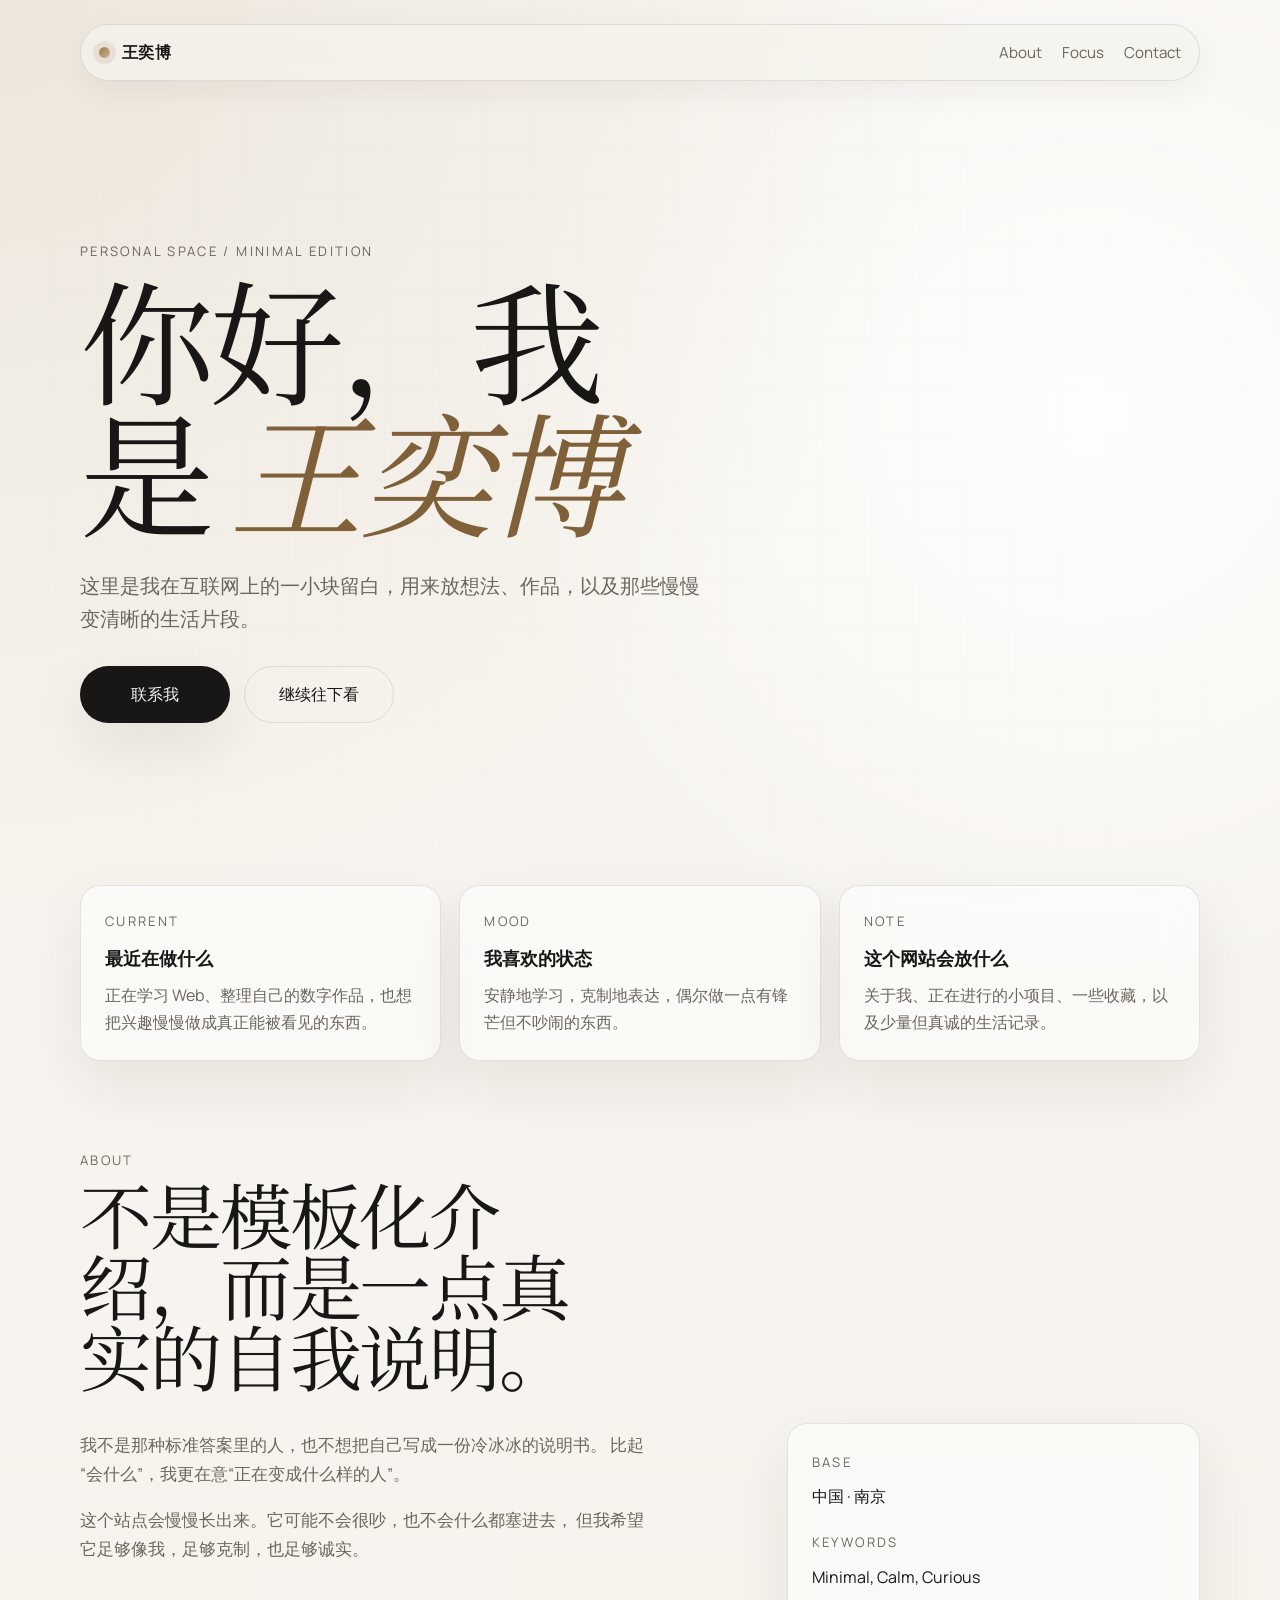
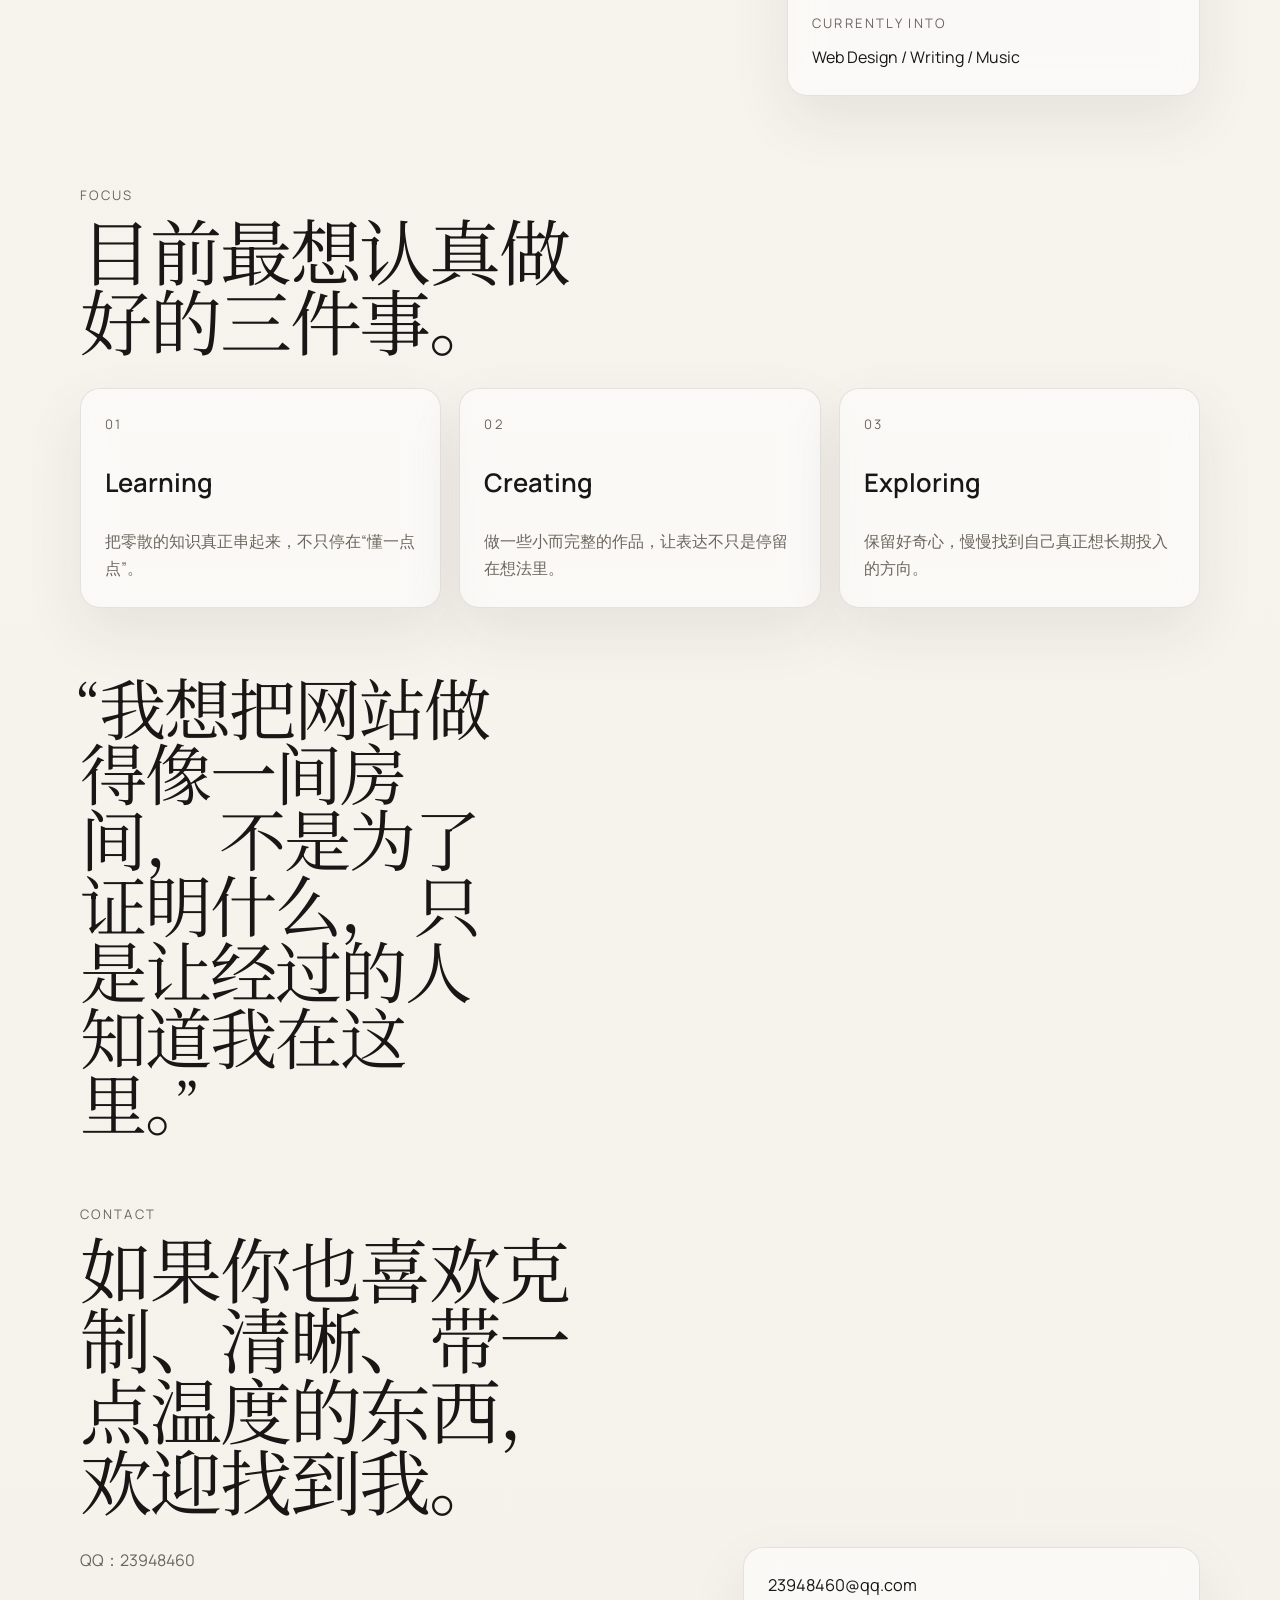
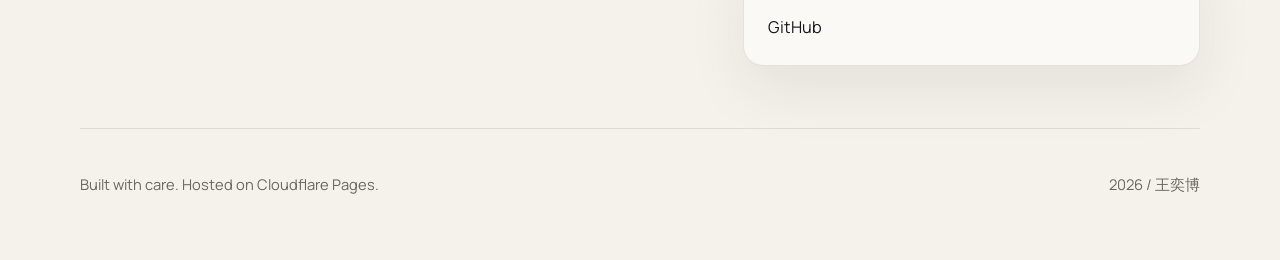
==== index.html @ 02ea3c74 "first commit" ====
<!DOCTYPE html>
<html lang="zh-CN">
<head>
  <meta charset="UTF-8">
  <meta name="viewport" content="width=device-width, initial-scale=1.0">
  <meta
    name="description"
    content="一个极简高级风格的个人网站模板，适合部署到 Cloudflare Pages。"
  >
  <title>王奕博 | Personal Space</title>
  <link rel="preconnect" href="https://fonts.googleapis.com">
  <link rel="preconnect" href="https://fonts.gstatic.com" crossorigin>
  <link
    href="https://fonts.googleapis.com/css2?family=Instrument+Serif:ital@0;1&family=Manrope:wght@400;500;600;700&family=Noto+Serif+SC:wght@400;500;600&display=swap"
    rel="stylesheet"
  >
  <link rel="stylesheet" href="style.css">
</head>
<body>
  <div class="page-shell">
    <header class="site-header">
      <a class="brand" href="#top" aria-label="返回顶部">
        <span class="brand-mark"></span>
        <span class="brand-text">王奕博</span>
      </a>
      <nav class="site-nav" aria-label="主导航">
        <a href="#about">About</a>
        <a href="#focus">Focus</a>
        <a href="#contact">Contact</a>
      </nav>
    </header>

    <main id="top">
      <section class="hero section reveal">
        <p class="eyebrow">Personal Space / Minimal Edition</p>
        <h1>
          你好，我是
          <span>王奕博</span>
        </h1>
        <p class="hero-copy">
          这里是我在互联网上的一小块留白，用来放想法、作品，以及那些慢慢变清晰的生活片段。
        </p>
        <div class="hero-actions">
          <a class="button button-primary" href="#contact">联系我</a>
          <a class="button button-secondary" href="#about">继续往下看</a>
        </div>
      </section>

      <section class="intro-grid section">
        <article class="intro-card reveal">
          <p class="card-label">Current</p>
          <h2>最近在做什么</h2>
          <p>
            正在学习 Web、整理自己的数字作品，也想把兴趣慢慢做成真正能被看见的东西。
          </p>
        </article>
        <article class="intro-card reveal">
          <p class="card-label">Mood</p>
          <h2>我喜欢的状态</h2>
          <p>
            安静地学习，克制地表达，偶尔做一点有锋芒但不吵闹的东西。
          </p>
        </article>
        <article class="intro-card reveal">
          <p class="card-label">Note</p>
          <h2>这个网站会放什么</h2>
          <p>
            关于我、正在进行的小项目、一些收藏，以及少量但真诚的生活记录。
          </p>
        </article>
      </section>

      <section class="about section reveal" id="about">
        <div class="section-heading">
          <p class="eyebrow">About</p>
          <h2>不是模板化介绍，而是一点真实的自我说明。</h2>
        </div>
        <div class="about-layout">
          <div class="about-copy">
            <p>
              我不是那种标准答案里的人，也不想把自己写成一份冷冰冰的说明书。
              比起“会什么”，我更在意“正在变成什么样的人”。
            </p>
            <p>
              这个站点会慢慢长出来。它可能不会很吵，也不会什么都塞进去，
              但我希望它足够像我，足够克制，也足够诚实。
            </p>
          </div>
          <aside class="about-panel">
            <div>
              <span class="panel-label">Base</span>
              <p>中国 · 南京</p>
            </div>
            <div>
              <span class="panel-label">Keywords</span>
              <p>Minimal, Calm, Curious</p>
            </div>
            <div>
              <span class="panel-label">Currently Into</span>
              <p>Web Design / Writing / Music</p>
            </div>
          </aside>
        </div>
      </section>

      <section class="focus section" id="focus">
        <div class="section-heading reveal">
          <p class="eyebrow">Focus</p>
          <h2>目前最想认真做好的三件事。</h2>
        </div>
        <div class="focus-grid">
          <article class="focus-card reveal">
            <p class="focus-index">01</p>
            <h3>Learning</h3>
            <p>把零散的知识真正串起来，不只停在“懂一点点”。</p>
          </article>
          <article class="focus-card reveal">
            <p class="focus-index">02</p>
            <h3>Creating</h3>
            <p>做一些小而完整的作品，让表达不只是停留在想法里。</p>
          </article>
          <article class="focus-card reveal">
            <p class="focus-index">03</p>
            <h3>Exploring</h3>
            <p>保留好奇心，慢慢找到自己真正想长期投入的方向。</p>
          </article>
        </div>
      </section>

      <section class="quote-block section reveal" aria-label="个人短句">
        <p>
          “我想把网站做得像一间房间，
          不是为了证明什么，
          只是让经过的人知道我在这里。”
        </p>
      </section>

      <section class="contact section reveal" id="contact">
        <div class="section-heading">
          <p class="eyebrow">Contact</p>
          <h2>如果你也喜欢克制、清晰、带一点温度的东西，欢迎找到我。</h2>
        </div>
        <div class="contact-layout">
          <div class="contact-copy">
            <p>
              QQ：23948460
            </p>
          </div>
          <div class="contact-links">
            <a href="23948460@qq.com">23948460@qq.com</a>
            <a href="https://github.com/polosnow" target="_blank" rel="noreferrer">GitHub</a>
          </div>
        </div>
      </section>
    </main>

    <footer class="site-footer">
      <p>Built with care. Hosted on Cloudflare Pages.</p>
      <p><span id="year"></span> / 王奕博</p>
    </footer>
  </div>

  <script src="script.js"></script>
</body>
</html>
---- style.css ----
:root {
  --bg: #f5f2ec;
  --bg-soft: rgba(255, 255, 255, 0.38);
  --surface: rgba(255, 255, 255, 0.52);
  --surface-strong: rgba(255, 255, 255, 0.72);
  --text: #181716;
  --muted: #6c665d;
  --line: rgba(24, 23, 22, 0.1);
  --accent: #99764a;
  --accent-deep: #7f6038;
  --shadow: 0 24px 60px rgba(35, 28, 18, 0.08);
  --max-width: 1120px;
  --radius-lg: 28px;
  --radius-md: 20px;
  --radius-sm: 14px;
  --transition: 240ms ease;
}

* {
  box-sizing: border-box;
}

html {
  scroll-behavior: smooth;
}

body {
  margin: 0;
  min-height: 100vh;
  font-family: "Manrope", "PingFang SC", "Microsoft YaHei", sans-serif;
  color: var(--text);
  background:
    radial-gradient(circle at top left, rgba(157, 124, 78, 0.12), transparent 26%),
    radial-gradient(circle at 85% 12%, rgba(255, 255, 255, 0.85), transparent 18%),
    linear-gradient(180deg, #f8f5f0 0%, var(--bg) 100%);
  line-height: 1.7;
}

body::before {
  content: "";
  position: fixed;
  inset: 0;
  background-image:
    linear-gradient(rgba(24, 23, 22, 0.02) 1px, transparent 1px),
    linear-gradient(90deg, rgba(24, 23, 22, 0.02) 1px, transparent 1px);
  background-size: 48px 48px;
  mask-image: radial-gradient(circle at center, black 38%, transparent 100%);
  pointer-events: none;
  opacity: 0.5;
}

a {
  color: inherit;
  text-decoration: none;
}

button,
a {
  -webkit-tap-highlight-color: transparent;
}

.page-shell {
  width: min(calc(100% - 40px), var(--max-width));
  margin: 0 auto;
  padding: 24px 0 48px;
  position: relative;
}

.site-header {
  position: sticky;
  top: 18px;
  z-index: 10;
  display: flex;
  align-items: center;
  justify-content: space-between;
  gap: 16px;
  margin-bottom: 40px;
  padding: 14px 18px;
  border: 1px solid var(--line);
  border-radius: 999px;
  background: rgba(245, 242, 236, 0.76);
  backdrop-filter: blur(18px);
  box-shadow: 0 10px 32px rgba(35, 28, 18, 0.05);
}

.brand {
  display: inline-flex;
  align-items: center;
  gap: 12px;
  font-weight: 700;
  letter-spacing: 0.02em;
}

.brand-mark {
  width: 11px;
  height: 11px;
  border-radius: 999px;
  background: linear-gradient(135deg, var(--accent), #cfb690);
  box-shadow: 0 0 0 6px rgba(153, 118, 74, 0.12);
}

.site-nav {
  display: inline-flex;
  align-items: center;
  gap: 20px;
}

.site-nav a {
  position: relative;
  color: var(--muted);
  font-size: 0.95rem;
}

.site-nav a::after {
  content: "";
  position: absolute;
  left: 0;
  bottom: -6px;
  width: 100%;
  height: 1px;
  background: var(--text);
  transform: scaleX(0);
  transform-origin: left;
  transition: transform var(--transition);
}

.site-nav a:hover::after,
.site-nav a:focus-visible::after {
  transform: scaleX(1);
}

.section {
  padding: 44px 0;
}

.hero {
  min-height: calc(100vh - 180px);
  display: flex;
  flex-direction: column;
  justify-content: center;
  gap: 22px;
}

.eyebrow,
.card-label,
.panel-label,
.focus-index {
  margin: 0;
  color: var(--muted);
  font-size: 0.82rem;
  letter-spacing: 0.18em;
  text-transform: uppercase;
}

.hero h1,
.section-heading h2,
.quote-block p {
  margin: 0;
  font-family: "Instrument Serif", "Noto Serif SC", serif;
  font-weight: 400;
  letter-spacing: -0.03em;
  line-height: 0.98;
}

.hero h1 {
  max-width: 10ch;
  font-size: clamp(4rem, 12vw, 8.4rem);
}

.hero h1 span {
  display: inline-block;
  color: var(--accent-deep);
  font-style: italic;
}

.hero-copy {
  width: min(100%, 620px);
  margin: 0;
  color: var(--muted);
  font-size: clamp(1.02rem, 2.6vw, 1.22rem);
}

.hero-actions {
  display: flex;
  flex-wrap: wrap;
  gap: 14px;
  padding-top: 8px;
}

.button {
  display: inline-flex;
  align-items: center;
  justify-content: center;
  min-width: 150px;
  padding: 14px 22px;
  border-radius: 999px;
  border: 1px solid var(--line);
  transition:
    transform var(--transition),
    border-color var(--transition),
    background-color var(--transition),
    color var(--transition),
    box-shadow var(--transition);
}

.button:hover,
.button:focus-visible {
  transform: translateY(-2px);
}

.button-primary {
  background: var(--text);
  color: #f8f5f0;
  box-shadow: var(--shadow);
}

.button-primary:hover,
.button-primary:focus-visible {
  background: #22201d;
}

.button-secondary {
  background: transparent;
  color: var(--text);
}

.button-secondary:hover,
.button-secondary:focus-visible {
  background: rgba(255, 255, 255, 0.4);
}

.intro-grid,
.focus-grid,
.contact-layout,
.about-layout {
  display: grid;
  gap: 18px;
}

.intro-grid {
  grid-template-columns: repeat(3, minmax(0, 1fr));
}

.intro-card,
.focus-card,
.about-panel,
.contact-links {
  padding: 24px;
  border: 1px solid var(--line);
  border-radius: var(--radius-md);
  background: var(--surface);
  backdrop-filter: blur(16px);
  box-shadow: var(--shadow);
}

.intro-card h2,
.focus-card h3 {
  margin: 10px 0 8px;
  font-size: 1.15rem;
}

.intro-card p:last-child,
.focus-card p:last-child,
.about-copy p,
.contact-copy p {
  margin: 0;
  color: var(--muted);
}

.section-heading {
  display: flex;
  flex-direction: column;
  gap: 14px;
  margin-bottom: 26px;
}

.section-heading h2 {
  max-width: 15ch;
  font-size: clamp(2.4rem, 6vw, 4.5rem);
}

.about-layout {
  grid-template-columns: minmax(0, 1.5fr) minmax(280px, 0.9fr);
  align-items: start;
}

.about-copy {
  display: grid;
  gap: 18px;
  padding: 8px 0;
}

.about-copy p {
  max-width: 58ch;
  font-size: 1.05rem;
}

.about-panel {
  display: grid;
  gap: 18px;
}

.about-panel p {
  margin: 8px 0 0;
}

.focus-grid {
  grid-template-columns: repeat(3, minmax(0, 1fr));
}

.focus-card {
  min-height: 220px;
  display: flex;
  flex-direction: column;
  justify-content: space-between;
  transition:
    transform var(--transition),
    border-color var(--transition),
    background-color var(--transition);
}

.focus-card:hover,
.focus-card:focus-within {
  transform: translateY(-4px);
  border-color: rgba(127, 96, 56, 0.24);
  background: var(--surface-strong);
}

.focus-card h3 {
  font-size: 1.6rem;
  font-weight: 600;
}

.quote-block {
  padding: 28px 0 18px;
}

.quote-block p {
  max-width: 14ch;
  font-size: clamp(2.2rem, 6vw, 4.2rem);
}

.contact-layout {
  grid-template-columns: minmax(0, 1.2fr) minmax(280px, 0.85fr);
  align-items: start;
}

.contact-links {
  display: grid;
  gap: 14px;
}

.contact-links a {
  position: relative;
  width: fit-content;
  font-size: 1.02rem;
}

.contact-links a::after {
  content: "";
  position: absolute;
  left: 0;
  bottom: -4px;
  width: 100%;
  height: 1px;
  background: currentColor;
  transform: scaleX(0);
  transform-origin: left;
  transition: transform var(--transition);
}

.contact-links a:hover::after,
.contact-links a:focus-visible::after {
  transform: scaleX(1);
}

.site-footer {
  display: flex;
  align-items: center;
  justify-content: space-between;
  gap: 12px;
  padding-top: 28px;
  margin-top: 18px;
  border-top: 1px solid var(--line);
  color: var(--muted);
  font-size: 0.92rem;
}

.reveal {
  opacity: 0;
  transform: translateY(20px);
  transition:
    opacity 700ms ease,
    transform 700ms ease;
}

.reveal.is-visible {
  opacity: 1;
  transform: translateY(0);
}

@media (max-width: 980px) {
  .intro-grid,
  .focus-grid,
  .about-layout,
  .contact-layout {
    grid-template-columns: 1fr;
  }

  .hero {
    min-height: auto;
    padding: 64px 0 24px;
  }

  .section-heading h2,
  .quote-block p {
    max-width: none;
  }
}

@media (max-width: 720px) {
  .page-shell {
    width: min(calc(100% - 28px), var(--max-width));
    padding-top: 16px;
  }

  .site-header,
  .site-footer {
    border-radius: 22px;
  }

  .site-header,
  .site-footer {
    flex-direction: column;
    align-items: flex-start;
  }

  .site-nav {
    flex-wrap: wrap;
    gap: 14px;
  }

  .hero h1 {
    font-size: clamp(3.4rem, 20vw, 5.4rem);
  }

  .button {
    width: 100%;
  }

  .intro-card,
  .focus-card,
  .about-panel,
  .contact-links {
    padding: 20px;
  }
}

@media (prefers-reduced-motion: reduce) {
  html {
    scroll-behavior: auto;
  }

  *,
  *::before,
  *::after {
    animation: none !important;
    transition: none !important;
  }

  .reveal {
    opacity: 1;
    transform: none;
  }
}
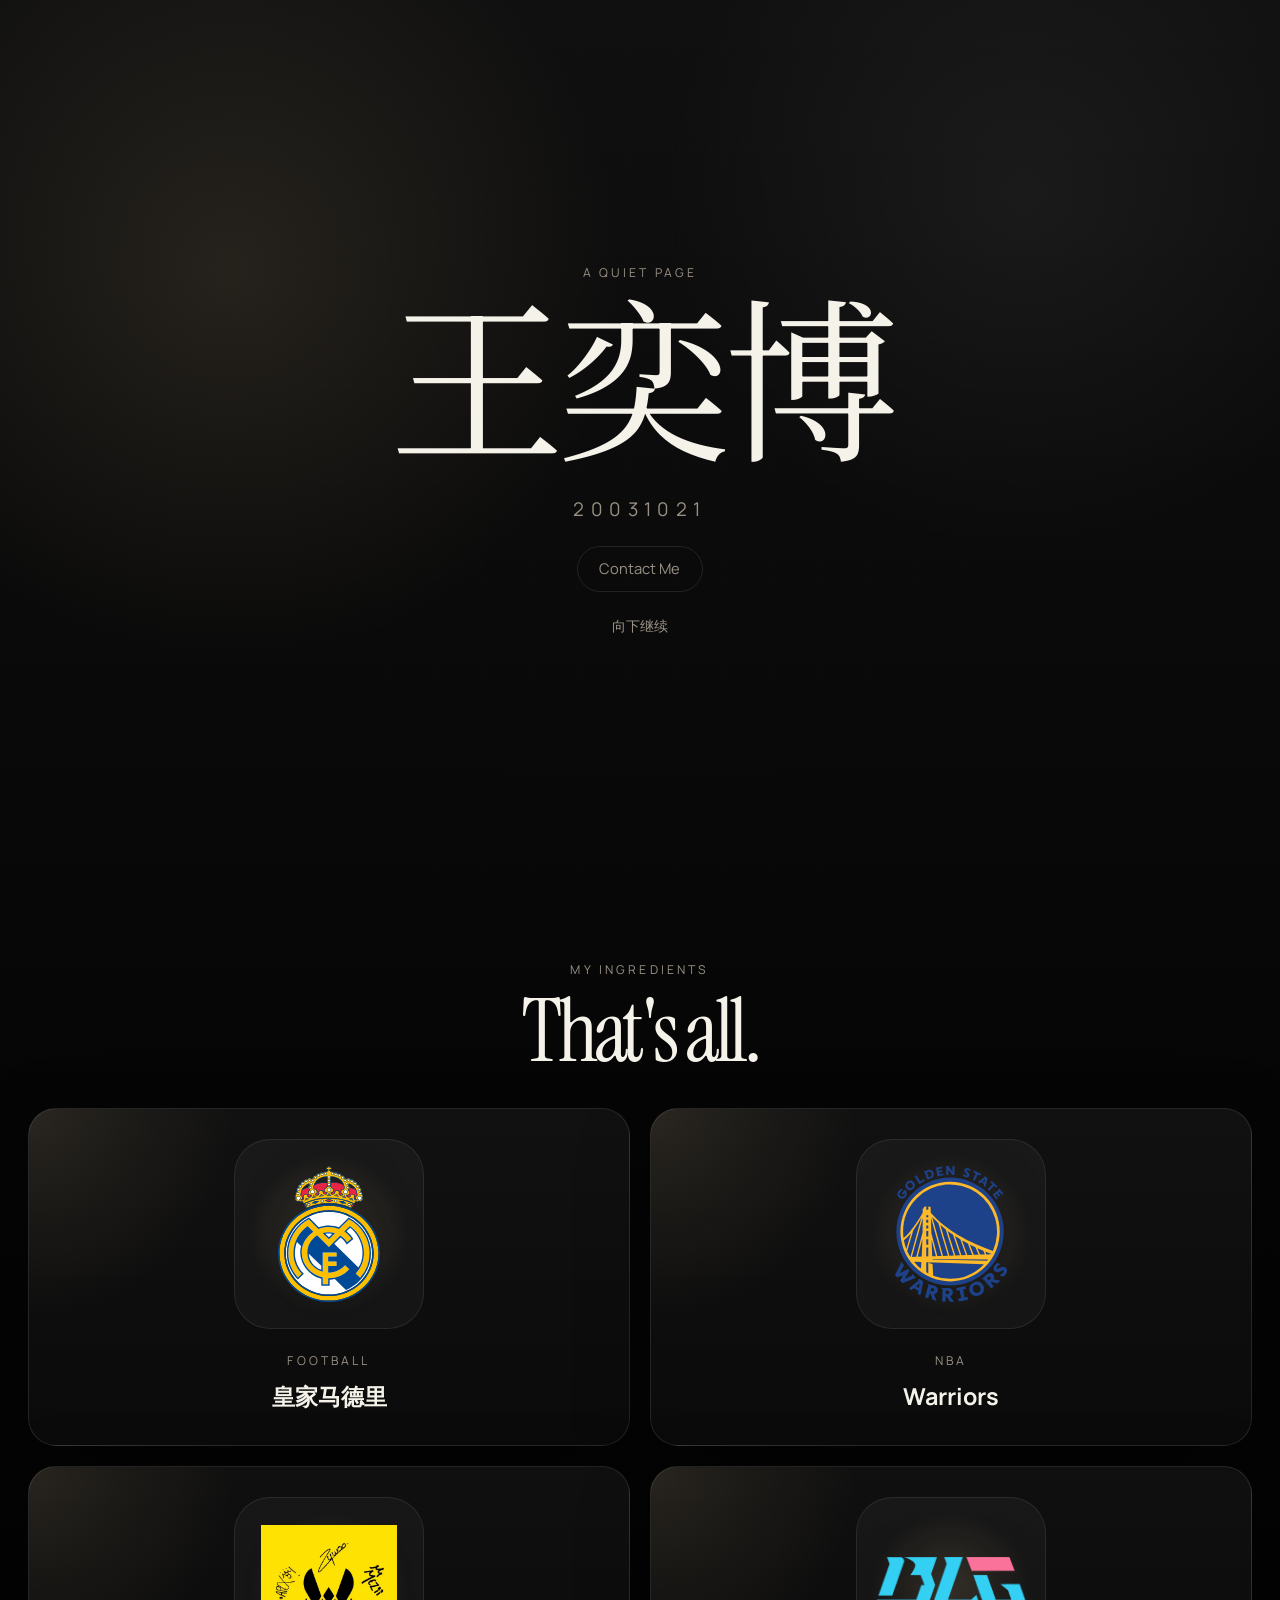
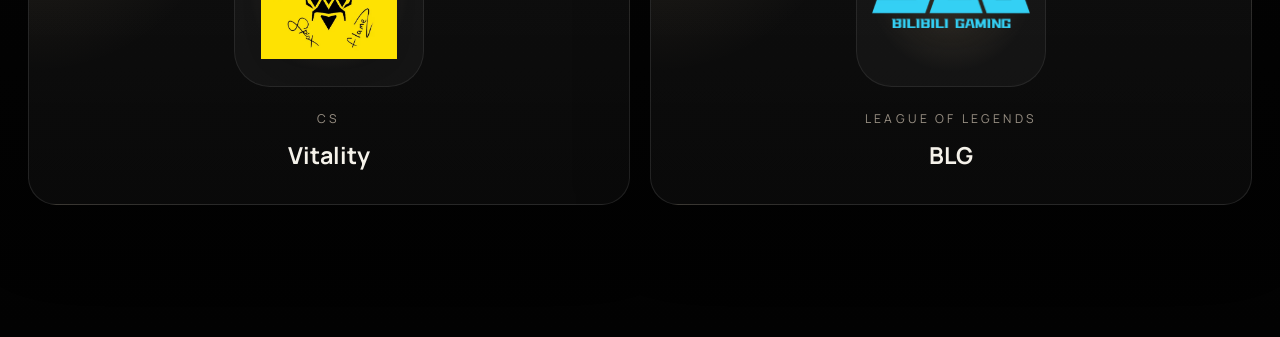
==== commit 36b0f6ee: "Simplify contact page" ====
--- a/index.html
+++ b/index.html
@@ -5,9 +5,9 @@
   <meta name="viewport" content="width=device-width, initial-scale=1.0">
   <meta
     name="description"
-    content="一个极简高级风格的个人网站模板，适合部署到 Cloudflare Pages。"
+    content="王奕博的个人网站，一个更克制的暗色极简页面。"
   >
-  <title>王奕博 | Personal Space</title>
+  <title>王奕博</title>
   <link rel="preconnect" href="https://fonts.googleapis.com">
   <link rel="preconnect" href="https://fonts.gstatic.com" crossorigin>
   <link
@@ -16,148 +16,86 @@
   >
   <link rel="stylesheet" href="style.css">
 </head>
-<body>
-  <div class="page-shell">
-    <header class="site-header">
-      <a class="brand" href="#top" aria-label="返回顶部">
-        <span class="brand-mark"></span>
-        <span class="brand-text">王奕博</span>
-      </a>
-      <nav class="site-nav" aria-label="主导航">
-        <a href="#about">About</a>
-        <a href="#focus">Focus</a>
-        <a href="#contact">Contact</a>
-      </nav>
-    </header>
-
+<body class="page-home">
+  <div class="page-shell page-shell-home">
     <main id="top">
-      <section class="hero section reveal">
-        <p class="eyebrow">Personal Space / Minimal Edition</p>
-        <h1>
-          你好，我是
-          <span>王奕博</span>
-        </h1>
-        <p class="hero-copy">
-          这里是我在互联网上的一小块留白，用来放想法、作品，以及那些慢慢变清晰的生活片段。
-        </p>
-        <div class="hero-actions">
-          <a class="button button-primary" href="#contact">联系我</a>
-          <a class="button button-secondary" href="#about">继续往下看</a>
-        </div>
+      <section class="hero-minimal reveal">
+        <p class="hero-kicker">a quiet page</p>
+        <h1>王奕博</h1>
+        <p class="hero-birthday">20031021</p>
+        <a class="button button-quiet" href="contact.html">Contact Me</a>
+        <a class="scroll-cue" href="#teams">向下继续</a>
       </section>
 
-      <section class="intro-grid section">
-        <article class="intro-card reveal">
-          <p class="card-label">Current</p>
-          <h2>最近在做什么</h2>
-          <p>
-            正在学习 Web、整理自己的数字作品，也想把兴趣慢慢做成真正能被看见的东西。
-          </p>
-        </article>
-        <article class="intro-card reveal">
-          <p class="card-label">Mood</p>
-          <h2>我喜欢的状态</h2>
-          <p>
-            安静地学习，克制地表达，偶尔做一点有锋芒但不吵闹的东西。
-          </p>
-        </article>
-        <article class="intro-card reveal">
-          <p class="card-label">Note</p>
-          <h2>这个网站会放什么</h2>
-          <p>
-            关于我、正在进行的小项目、一些收藏，以及少量但真诚的生活记录。
-          </p>
-        </article>
-      </section>
+      <section class="teams-minimal reveal" id="teams">
+        <div class="section-heading section-heading-minimal">
+          <p class="eyebrow">My Ingredients</p>
+          <h2>That's all.</h2>
+        </div>
 
-      <section class="about section reveal" id="about">
-        <div class="section-heading">
-          <p class="eyebrow">About</p>
-          <h2>不是模板化介绍，而是一点真实的自我说明。</h2>
-        </div>
-        <div class="about-layout">
-          <div class="about-copy">
-            <p>
-              我不是那种标准答案里的人，也不想把自己写成一份冷冰冰的说明书。
-              比起“会什么”，我更在意“正在变成什么样的人”。
-            </p>
-            <p>
-              这个站点会慢慢长出来。它可能不会很吵，也不会什么都塞进去，
-              但我希望它足够像我，足够克制，也足够诚实。
-            </p>
-          </div>
-          <aside class="about-panel">
-            <div>
-              <span class="panel-label">Base</span>
-              <p>中国 · 南京</p>
+        <div class="teams-grid teams-grid-large">
+          <article class="team-card team-card-minimal reveal">
+            <div class="team-logo-wrap team-logo-wrap-large">
+              <img
+                class="team-logo team-logo-large"
+                src="assets/logos/real-madrid.svg"
+                alt="皇家马德里俱乐部 logo"
+                loading="lazy"
+              >
             </div>
-            <div>
-              <span class="panel-label">Keywords</span>
-              <p>Minimal, Calm, Curious</p>
+            <div class="team-copy team-copy-minimal">
+              <p class="card-label">Football</p>
+              <h3>皇家马德里</h3>
             </div>
-            <div>
-              <span class="panel-label">Currently Into</span>
-              <p>Web Design / Writing / Music</p>
+          </article>
+
+          <article class="team-card team-card-minimal reveal">
+            <div class="team-logo-wrap team-logo-wrap-large">
+              <img
+                class="team-logo team-logo-wide team-logo-large"
+                src="assets/logos/warriors.svg"
+                alt="勇士队 logo"
+                loading="lazy"
+              >
             </div>
-          </aside>
-        </div>
-      </section>
+            <div class="team-copy team-copy-minimal">
+              <p class="card-label">NBA</p>
+              <h3>Warriors</h3>
+            </div>
+          </article>
 
-      <section class="focus section" id="focus">
-        <div class="section-heading reveal">
-          <p class="eyebrow">Focus</p>
-          <h2>目前最想认真做好的三件事。</h2>
-        </div>
-        <div class="focus-grid">
-          <article class="focus-card reveal">
-            <p class="focus-index">01</p>
-            <h3>Learning</h3>
-            <p>把零散的知识真正串起来，不只停在“懂一点点”。</p>
+          <article class="team-card team-card-minimal reveal">
+            <div class="team-logo-wrap team-logo-wrap-large">
+              <img
+                class="team-logo team-logo-large"
+                src="assets/logos/vatality.png"
+                alt="Team Vitality logo"
+                loading="lazy"
+              >
+            </div>
+            <div class="team-copy team-copy-minimal">
+              <p class="card-label">CS</p>
+              <h3>Vitality</h3>
+            </div>
           </article>
-          <article class="focus-card reveal">
-            <p class="focus-index">02</p>
-            <h3>Creating</h3>
-            <p>做一些小而完整的作品，让表达不只是停留在想法里。</p>
-          </article>
-          <article class="focus-card reveal">
-            <p class="focus-index">03</p>
-            <h3>Exploring</h3>
-            <p>保留好奇心，慢慢找到自己真正想长期投入的方向。</p>
+
+          <article class="team-card team-card-minimal reveal">
+            <div class="team-logo-wrap team-logo-wrap-large">
+              <img
+                class="team-logo team-logo-wide team-logo-large"
+                src="assets/logos/blg.png"
+                alt="BLG logo"
+                loading="lazy"
+              >
+            </div>
+            <div class="team-copy team-copy-minimal">
+              <p class="card-label">League of Legends</p>
+              <h3>BLG</h3>
+            </div>
           </article>
         </div>
       </section>
-
-      <section class="quote-block section reveal" aria-label="个人短句">
-        <p>
-          “我想把网站做得像一间房间，
-          不是为了证明什么，
-          只是让经过的人知道我在这里。”
-        </p>
-      </section>
-
-      <section class="contact section reveal" id="contact">
-        <div class="section-heading">
-          <p class="eyebrow">Contact</p>
-          <h2>如果你也喜欢克制、清晰、带一点温度的东西，欢迎找到我。</h2>
-        </div>
-        <div class="contact-layout">
-          <div class="contact-copy">
-            <p>
-              QQ：23948460
-            </p>
-          </div>
-          <div class="contact-links">
-            <a href="23948460@qq.com">23948460@qq.com</a>
-            <a href="https://github.com/polosnow" target="_blank" rel="noreferrer">GitHub</a>
-          </div>
-        </div>
-      </section>
     </main>
-
-    <footer class="site-footer">
-      <p>Built with care. Hosted on Cloudflare Pages.</p>
-      <p><span id="year"></span> / 王奕博</p>
-    </footer>
   </div>
 
   <script src="script.js"></script>
--- a/style.css
+++ b/style.css
@@ -1,18 +1,16 @@
 :root {
-  --bg: #f5f2ec;
-  --bg-soft: rgba(255, 255, 255, 0.38);
-  --surface: rgba(255, 255, 255, 0.52);
-  --surface-strong: rgba(255, 255, 255, 0.72);
-  --text: #181716;
-  --muted: #6c665d;
-  --line: rgba(24, 23, 22, 0.1);
-  --accent: #99764a;
-  --accent-deep: #7f6038;
-  --shadow: 0 24px 60px rgba(35, 28, 18, 0.08);
-  --max-width: 1120px;
-  --radius-lg: 28px;
-  --radius-md: 20px;
-  --radius-sm: 14px;
+  --bg: #050505;
+  --surface: rgba(255, 255, 255, 0.04);
+  --surface-strong: rgba(255, 255, 255, 0.06);
+  --text: #f5f2ea;
+  --muted: #9a9185;
+  --line: rgba(255, 255, 255, 0.1);
+  --accent: #d6b98a;
+  --accent-strong: #ebd4ad;
+  --shadow: 0 24px 70px rgba(0, 0, 0, 0.34);
+  --max-width: 1160px;
+  --radius-lg: 36px;
+  --radius-md: 28px;
   --transition: 240ms ease;
 }
 
@@ -30,10 +28,10 @@
   font-family: "Manrope", "PingFang SC", "Microsoft YaHei", sans-serif;
   color: var(--text);
   background:
-    radial-gradient(circle at top left, rgba(157, 124, 78, 0.12), transparent 26%),
-    radial-gradient(circle at 85% 12%, rgba(255, 255, 255, 0.85), transparent 18%),
-    linear-gradient(180deg, #f8f5f0 0%, var(--bg) 100%);
-  line-height: 1.7;
+    radial-gradient(circle at 18% 14%, rgba(214, 185, 138, 0.12), transparent 20%),
+    radial-gradient(circle at 80% 10%, rgba(255, 255, 255, 0.05), transparent 18%),
+    linear-gradient(180deg, #101010 0%, var(--bg) 58%, #020202 100%);
+  line-height: 1.6;
 }
 
 body::before {
@@ -41,12 +39,12 @@
   position: fixed;
   inset: 0;
   background-image:
-    linear-gradient(rgba(24, 23, 22, 0.02) 1px, transparent 1px),
-    linear-gradient(90deg, rgba(24, 23, 22, 0.02) 1px, transparent 1px);
+    linear-gradient(rgba(255, 255, 255, 0.02) 1px, transparent 1px),
+    linear-gradient(90deg, rgba(255, 255, 255, 0.02) 1px, transparent 1px);
   background-size: 48px 48px;
   mask-image: radial-gradient(circle at center, black 38%, transparent 100%);
+  opacity: 0.45;
   pointer-events: none;
-  opacity: 0.5;
 }
 
 a {
@@ -60,10 +58,237 @@
 }
 
 .page-shell {
+  position: relative;
   width: min(calc(100% - 40px), var(--max-width));
   margin: 0 auto;
-  padding: 24px 0 48px;
-  position: relative;
+  padding: 24px 0 52px;
+}
+
+.page-shell-home {
+  width: min(calc(100% - 56px), 1280px);
+  padding-top: 0;
+}
+
+.hero-minimal,
+.contact-direct {
+  min-height: 100vh;
+  display: grid;
+  place-content: center;
+  justify-items: center;
+  text-align: center;
+}
+
+.hero-minimal {
+  gap: 22px;
+}
+
+.hero-kicker,
+.hero-birthday,
+.eyebrow,
+.card-label {
+  margin: 0;
+  color: var(--muted);
+}
+
+.hero-kicker,
+.eyebrow,
+.card-label {
+  font-size: 0.76rem;
+  letter-spacing: 0.26em;
+  text-transform: uppercase;
+}
+
+.hero-birthday {
+  font-size: 1.18rem;
+  letter-spacing: 0.34em;
+}
+
+.hero-minimal h1,
+.section-heading h2,
+.contact-hero h1 {
+  margin: 0;
+  font-family: "Instrument Serif", "Noto Serif SC", serif;
+  font-weight: 400;
+  letter-spacing: -0.05em;
+  line-height: 0.95;
+}
+
+.hero-minimal h1 {
+  font-size: clamp(4.8rem, 16vw, 11rem);
+}
+
+.button {
+  display: inline-flex;
+  align-items: center;
+  justify-content: center;
+  min-width: 148px;
+  padding: 13px 22px;
+  border-radius: 999px;
+  border: 1px solid var(--line);
+  transition:
+    transform var(--transition),
+    background-color var(--transition),
+    border-color var(--transition),
+    color var(--transition),
+    box-shadow var(--transition);
+}
+
+.button:hover,
+.button:focus-visible {
+  transform: translateY(-2px);
+}
+
+.button-primary {
+  color: #0d0d0d;
+  background: var(--accent);
+  border-color: rgba(214, 185, 138, 0.36);
+  box-shadow: var(--shadow);
+}
+
+.button-primary:hover,
+.button-primary:focus-visible {
+  background: var(--accent-strong);
+}
+
+.button-secondary {
+  background: transparent;
+  color: var(--text);
+}
+
+.button-secondary:hover,
+.button-secondary:focus-visible,
+.button-quiet:hover,
+.button-quiet:focus-visible {
+  background: rgba(255, 255, 255, 0.05);
+}
+
+.button-quiet {
+  min-width: 126px;
+  padding: 10px 18px;
+  color: var(--muted);
+  background: transparent;
+  font-size: 0.92rem;
+}
+
+.scroll-cue {
+  color: var(--muted);
+  font-size: 0.9rem;
+  transition: color var(--transition), transform var(--transition);
+}
+
+.scroll-cue:hover,
+.scroll-cue:focus-visible {
+  color: var(--accent);
+  transform: translateY(2px);
+}
+
+.section-heading {
+  display: grid;
+  gap: 12px;
+}
+
+.section-heading h2 {
+  font-size: clamp(2.6rem, 7vw, 5.4rem);
+}
+
+.section-heading-minimal {
+  justify-items: center;
+  text-align: center;
+  margin-bottom: 34px;
+}
+
+.teams-minimal {
+  min-height: 100vh;
+  display: grid;
+  align-content: center;
+  padding: 60px 0 80px;
+}
+
+.teams-grid {
+  display: grid;
+  gap: 20px;
+}
+
+.teams-grid-large {
+  grid-template-columns: repeat(2, minmax(0, 1fr));
+}
+
+.team-card,
+.contact-card {
+  border: 1px solid var(--line);
+  border-radius: var(--radius-md);
+  background:
+    radial-gradient(circle at top left, rgba(214, 185, 138, 0.12), transparent 30%),
+    linear-gradient(180deg, rgba(255, 255, 255, 0.05), rgba(255, 255, 255, 0.03));
+  box-shadow: var(--shadow);
+}
+
+.team-card {
+  min-height: 320px;
+  display: grid;
+  align-content: center;
+  justify-items: center;
+  gap: 22px;
+  padding: 30px 24px;
+  text-align: center;
+  transition:
+    transform var(--transition),
+    border-color var(--transition),
+    background-color var(--transition);
+}
+
+.team-card:hover,
+.team-card:focus-within {
+  transform: translateY(-4px);
+  border-color: rgba(214, 185, 138, 0.28);
+  background:
+    radial-gradient(circle at top left, rgba(214, 185, 138, 0.18), transparent 32%),
+    linear-gradient(180deg, rgba(255, 255, 255, 0.07), rgba(255, 255, 255, 0.04));
+}
+
+.team-logo-wrap {
+  display: grid;
+  place-items: center;
+  overflow: hidden;
+  border-radius: var(--radius-lg);
+  background:
+    radial-gradient(circle at center, rgba(214, 185, 138, 0.18), transparent 60%),
+    rgba(255, 255, 255, 0.04);
+  border: 1px solid rgba(255, 255, 255, 0.08);
+}
+
+.team-logo-wrap-large {
+  width: 190px;
+  height: 190px;
+}
+
+.team-logo {
+  object-fit: contain;
+  filter: drop-shadow(0 12px 26px rgba(0, 0, 0, 0.2));
+}
+
+.team-logo-large {
+  width: 136px;
+  height: 136px;
+}
+
+.team-logo-wide.team-logo-large {
+  width: 158px;
+  height: 136px;
+}
+
+.team-copy-minimal {
+  display: grid;
+  gap: 8px;
+}
+
+.team-copy h3,
+.contact-card h2 {
+  margin: 0;
+}
+
+.team-copy-minimal h3 {
+  font-size: 1.46rem;
 }
 
 .site-header {
@@ -78,9 +303,9 @@
   padding: 14px 18px;
   border: 1px solid var(--line);
   border-radius: 999px;
-  background: rgba(245, 242, 236, 0.76);
+  background: rgba(8, 8, 8, 0.7);
   backdrop-filter: blur(18px);
-  box-shadow: 0 10px 32px rgba(35, 28, 18, 0.05);
+  box-shadow: 0 14px 44px rgba(0, 0, 0, 0.24);
 }
 
 .brand {
@@ -88,19 +313,21 @@
   align-items: center;
   gap: 12px;
   font-weight: 700;
-  letter-spacing: 0.02em;
+  letter-spacing: 0.06em;
+  text-transform: uppercase;
 }
 
 .brand-mark {
-  width: 11px;
-  height: 11px;
+  width: 10px;
+  height: 10px;
   border-radius: 999px;
-  background: linear-gradient(135deg, var(--accent), #cfb690);
-  box-shadow: 0 0 0 6px rgba(153, 118, 74, 0.12);
+  background: linear-gradient(135deg, var(--accent), var(--accent-strong));
+  box-shadow: 0 0 0 8px rgba(214, 185, 138, 0.12);
 }
 
 .site-nav {
   display: inline-flex;
+  flex-wrap: wrap;
   align-items: center;
   gap: 20px;
 }
@@ -108,17 +335,17 @@
 .site-nav a {
   position: relative;
   color: var(--muted);
-  font-size: 0.95rem;
+  font-size: 0.94rem;
 }
 
 .site-nav a::after {
   content: "";
   position: absolute;
   left: 0;
-  bottom: -6px;
+  bottom: -5px;
   width: 100%;
   height: 1px;
-  background: var(--text);
+  background: var(--accent);
   transform: scaleX(0);
   transform-origin: left;
   transition: transform var(--transition);
@@ -129,249 +356,52 @@
   transform: scaleX(1);
 }
 
-.section {
-  padding: 44px 0;
-}
-
-.hero {
-  min-height: calc(100vh - 180px);
-  display: flex;
-  flex-direction: column;
-  justify-content: center;
-  gap: 22px;
-}
-
-.eyebrow,
-.card-label,
-.panel-label,
-.focus-index {
+.contact-direct {
+  gap: 24px;
+}
+
+.contact-card p,
+.contact-card p {
   margin: 0;
   color: var(--muted);
-  font-size: 0.82rem;
-  letter-spacing: 0.18em;
-  text-transform: uppercase;
-}
-
-.hero h1,
-.section-heading h2,
-.quote-block p {
-  margin: 0;
-  font-family: "Instrument Serif", "Noto Serif SC", serif;
-  font-weight: 400;
-  letter-spacing: -0.03em;
-  line-height: 0.98;
-}
-
-.hero h1 {
-  max-width: 10ch;
-  font-size: clamp(4rem, 12vw, 8.4rem);
-}
-
-.hero h1 span {
-  display: inline-block;
-  color: var(--accent-deep);
-  font-style: italic;
-}
-
-.hero-copy {
-  width: min(100%, 620px);
-  margin: 0;
-  color: var(--muted);
-  font-size: clamp(1.02rem, 2.6vw, 1.22rem);
-}
-
-.hero-actions {
-  display: flex;
-  flex-wrap: wrap;
-  gap: 14px;
-  padding-top: 8px;
-}
-
-.button {
-  display: inline-flex;
+}
+
+.contact-grid {
+  display: grid;
+  grid-template-columns: 1fr;
+  gap: 18px;
+  justify-items: center;
   align-items: center;
-  justify-content: center;
-  min-width: 150px;
-  padding: 14px 22px;
-  border-radius: 999px;
-  border: 1px solid var(--line);
-  transition:
-    transform var(--transition),
-    border-color var(--transition),
-    background-color var(--transition),
-    color var(--transition),
-    box-shadow var(--transition);
-}
-
-.button:hover,
-.button:focus-visible {
-  transform: translateY(-2px);
-}
-
-.button-primary {
-  background: var(--text);
-  color: #f8f5f0;
-  box-shadow: var(--shadow);
-}
-
-.button-primary:hover,
-.button-primary:focus-visible {
-  background: #22201d;
-}
-
-.button-secondary {
-  background: transparent;
-  color: var(--text);
-}
-
-.button-secondary:hover,
-.button-secondary:focus-visible {
-  background: rgba(255, 255, 255, 0.4);
-}
-
-.intro-grid,
-.focus-grid,
-.contact-layout,
-.about-layout {
-  display: grid;
+}
+
+.contact-list {
+  display: grid;
+  grid-template-columns: repeat(3, minmax(220px, 1fr));
   gap: 18px;
-}
-
-.intro-grid {
-  grid-template-columns: repeat(3, minmax(0, 1fr));
-}
-
-.intro-card,
-.focus-card,
-.about-panel,
-.contact-links {
-  padding: 24px;
-  border: 1px solid var(--line);
-  border-radius: var(--radius-md);
-  background: var(--surface);
-  backdrop-filter: blur(16px);
-  box-shadow: var(--shadow);
-}
-
-.intro-card h2,
-.focus-card h3 {
-  margin: 10px 0 8px;
-  font-size: 1.15rem;
-}
-
-.intro-card p:last-child,
-.focus-card p:last-child,
-.about-copy p,
-.contact-copy p {
-  margin: 0;
-  color: var(--muted);
-}
-
-.section-heading {
-  display: flex;
-  flex-direction: column;
-  gap: 14px;
-  margin-bottom: 26px;
-}
-
-.section-heading h2 {
-  max-width: 15ch;
-  font-size: clamp(2.4rem, 6vw, 4.5rem);
-}
-
-.about-layout {
-  grid-template-columns: minmax(0, 1.5fr) minmax(280px, 0.9fr);
-  align-items: start;
-}
-
-.about-copy {
-  display: grid;
-  gap: 18px;
-  padding: 8px 0;
-}
-
-.about-copy p {
-  max-width: 58ch;
-  font-size: 1.05rem;
-}
-
-.about-panel {
-  display: grid;
-  gap: 18px;
-}
-
-.about-panel p {
-  margin: 8px 0 0;
-}
-
-.focus-grid {
-  grid-template-columns: repeat(3, minmax(0, 1fr));
-}
-
-.focus-card {
-  min-height: 220px;
+  width: min(100%, 980px);
+}
+
+.contact-card {
+  min-height: 180px;
   display: flex;
   flex-direction: column;
   justify-content: space-between;
-  transition:
-    transform var(--transition),
-    border-color var(--transition),
-    background-color var(--transition);
-}
-
-.focus-card:hover,
-.focus-card:focus-within {
-  transform: translateY(-4px);
-  border-color: rgba(127, 96, 56, 0.24);
-  background: var(--surface-strong);
-}
-
-.focus-card h3 {
-  font-size: 1.6rem;
-  font-weight: 600;
-}
-
-.quote-block {
-  padding: 28px 0 18px;
-}
-
-.quote-block p {
-  max-width: 14ch;
-  font-size: clamp(2.2rem, 6vw, 4.2rem);
-}
-
-.contact-layout {
-  grid-template-columns: minmax(0, 1.2fr) minmax(280px, 0.85fr);
-  align-items: start;
-}
-
-.contact-links {
-  display: grid;
-  gap: 14px;
-}
-
-.contact-links a {
-  position: relative;
+  padding: 24px;
+}
+
+.contact-card a,
+.contact-card .contact-value {
   width: fit-content;
+  color: var(--text);
   font-size: 1.02rem;
-}
-
-.contact-links a::after {
-  content: "";
-  position: absolute;
-  left: 0;
-  bottom: -4px;
-  width: 100%;
-  height: 1px;
-  background: currentColor;
-  transform: scaleX(0);
-  transform-origin: left;
-  transition: transform var(--transition);
-}
-
-.contact-links a:hover::after,
-.contact-links a:focus-visible::after {
-  transform: scaleX(1);
+  border-bottom: 1px solid transparent;
+  transition: border-color var(--transition), color var(--transition);
+}
+
+.contact-card a:hover,
+.contact-card a:focus-visible {
+  color: var(--accent);
+  border-color: rgba(214, 185, 138, 0.56);
 }
 
 .site-footer {
@@ -379,8 +409,8 @@
   align-items: center;
   justify-content: space-between;
   gap: 12px;
+  margin-top: 24px;
   padding-top: 28px;
-  margin-top: 18px;
   border-top: 1px solid var(--line);
   color: var(--muted);
   font-size: 0.92rem;
@@ -388,7 +418,7 @@
 
 .reveal {
   opacity: 0;
-  transform: translateY(20px);
+  transform: translateY(24px);
   transition:
     opacity 700ms ease,
     transform 700ms ease;
@@ -400,21 +430,14 @@
 }
 
 @media (max-width: 980px) {
-  .intro-grid,
-  .focus-grid,
-  .about-layout,
-  .contact-layout {
+  .teams-grid-large,
+  .contact-grid,
+  .contact-list {
     grid-template-columns: 1fr;
   }
 
-  .hero {
-    min-height: auto;
-    padding: 64px 0 24px;
-  }
-
-  .section-heading h2,
-  .quote-block p {
-    max-width: none;
+  .teams-minimal {
+    padding-top: 30px;
   }
 }
 
@@ -424,35 +447,55 @@
     padding-top: 16px;
   }
 
-  .site-header,
-  .site-footer {
-    border-radius: 22px;
+  .page-shell-home {
+    width: min(calc(100% - 28px), 1280px);
   }
 
   .site-header,
   .site-footer {
     flex-direction: column;
     align-items: flex-start;
+    border-radius: 24px;
   }
 
   .site-nav {
-    flex-wrap: wrap;
     gap: 14px;
   }
 
-  .hero h1 {
-    font-size: clamp(3.4rem, 20vw, 5.4rem);
+  .hero-minimal h1 {
+    font-size: clamp(3.5rem, 20vw, 5.8rem);
   }
 
   .button {
     width: 100%;
   }
 
-  .intro-card,
-  .focus-card,
-  .about-panel,
-  .contact-links {
+  .button-quiet {
+    width: auto;
+  }
+
+  .team-card,
+  .contact-card {
     padding: 20px;
+  }
+
+  .team-card {
+    min-height: 280px;
+  }
+
+  .team-logo-wrap-large {
+    width: 160px;
+    height: 160px;
+  }
+
+  .team-logo-large {
+    width: 114px;
+    height: 114px;
+  }
+
+  .team-logo-wide.team-logo-large {
+    width: 132px;
+    height: 114px;
   }
 }
 
